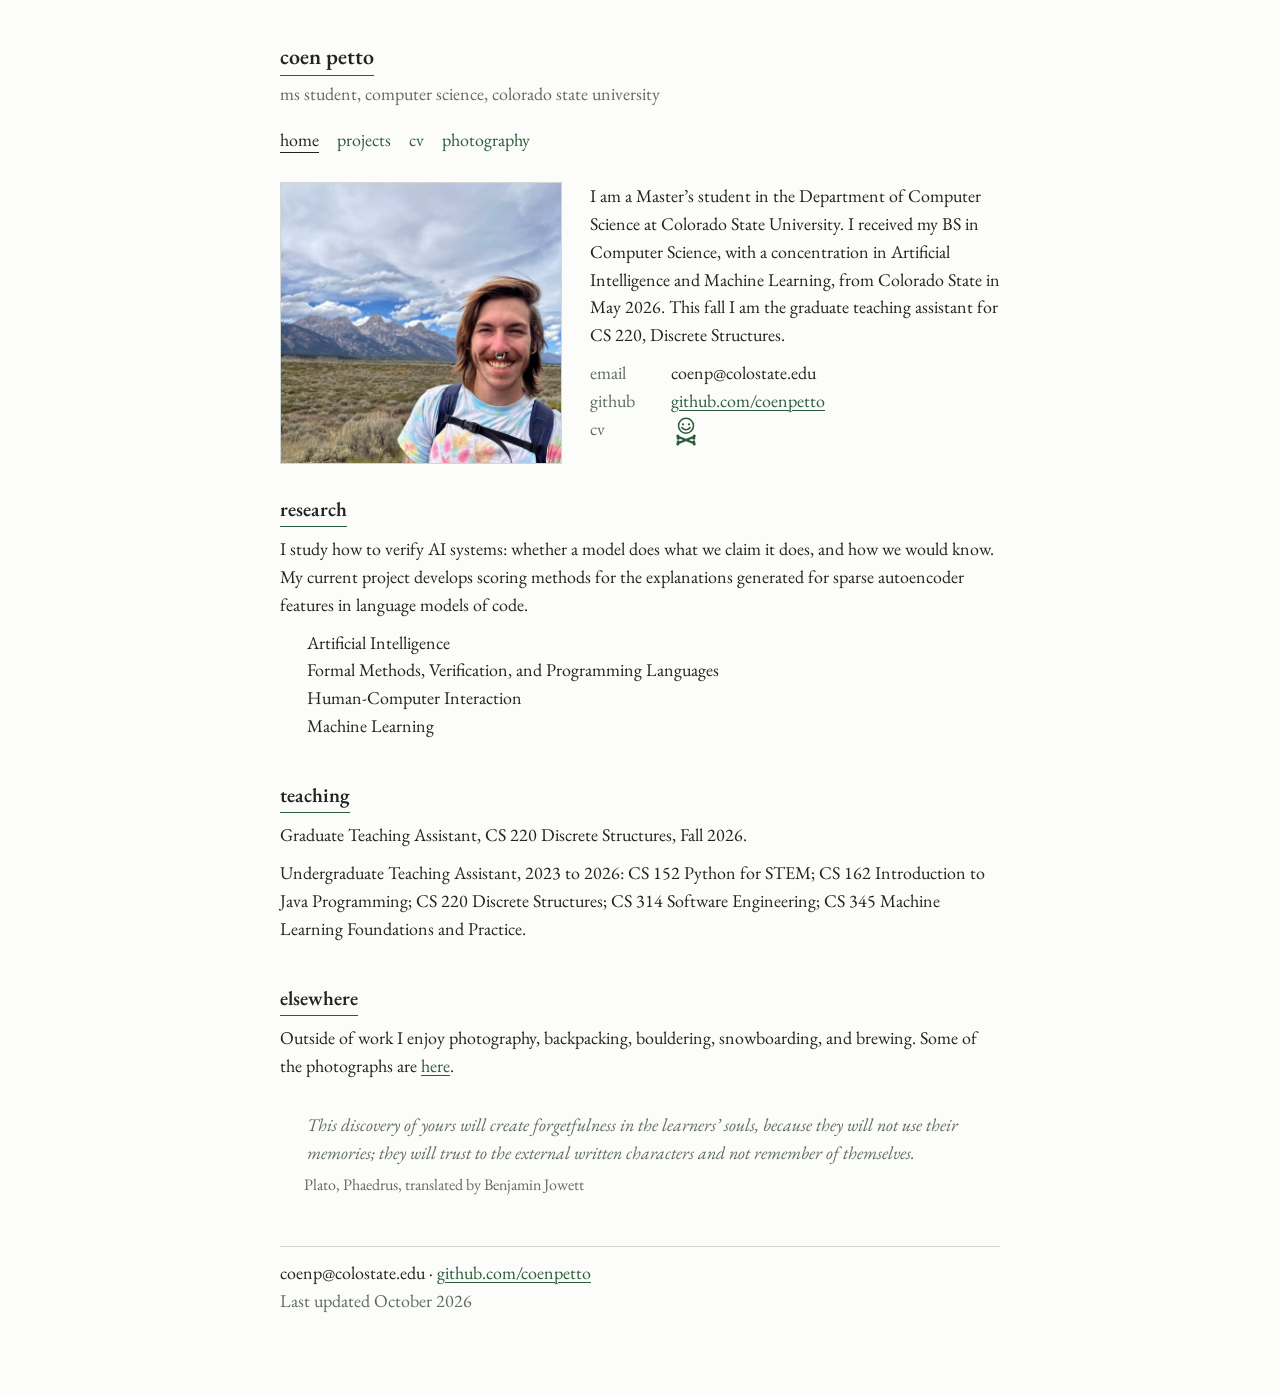
==== index.html @ 954c1a35 "Initial site" ====
<!doctype html>
<html lang="en">
<head>
<meta charset="utf-8">
<meta name="viewport" content="width=device-width, initial-scale=1">
<title>Coen Petto</title>
<meta name="description" content="Coen Petto, MS student, Computer Science, Colorado State University">
<link rel="preconnect" href="https://fonts.googleapis.com"><link rel="preconnect" href="https://fonts.gstatic.com" crossorigin><link rel="stylesheet" href="https://fonts.googleapis.com/css2?family=EB+Garamond:ital,wght@0,400;0,600;1,400;1,600&display=swap">
<link rel="stylesheet" href="style.css">
</head>
<body>
<div class="txt">
<header><h1><a href="index.html">Coen Petto</a></h1><p class="sub">MS student, Computer Science, Colorado State University</p><nav class="nav" aria-label="Site"><a href="index.html" class="active" aria-current="page">Home</a><a href="projects.html">Projects</a><a href="cv.html">CV</a><a href="photography.html">Photography</a></nav></header>
<main>
<div class="intro">
  <img class="headshot" src="img/headshot.jpg" width="600" height="600" alt="Coen Petto in front of the Grand Teton range">
  <div class="t">
    <p>I am a Master’s student in the Department of Computer Science at Colorado State University. I received my BS in Computer Science, with a concentration in Artificial Intelligence and Machine Learning, from Colorado State in May 2026. This fall I am the graduate teaching assistant for CS 220, Discrete Structures.</p>
    <p class="kv"><span>Email</span>coenp@colostate.edu<br><span>GitHub</span><a href="https://github.com/coenpetto">github.com/coenpetto</a><br><span>CV</span><a class="cvface" href="cv.html" aria-label="Curriculum vitae" title="Curriculum vitae"><svg class="smiley" viewBox="0 0 40 40" width="30" height="30" aria-hidden="true" focusable="false"><circle cx="20" cy="13" r="10" fill="none" stroke="currentColor" stroke-width="2"/><circle cx="16" cy="11" r="1.5" fill="currentColor"/><circle cx="24" cy="11" r="1.5" fill="currentColor"/><path d="M14.5 15.5 Q20 21 25.5 15.5" fill="none" stroke="currentColor" stroke-width="2" stroke-linecap="round"/><g stroke="currentColor" stroke-width="3" stroke-linecap="round"><line x1="10" y1="28" x2="30" y2="36"/><line x1="30" y1="28" x2="10" y2="36"/></g><g fill="currentColor"><circle cx="9" cy="26.6" r="2"/><circle cx="9.6" cy="29.8" r="2"/><circle cx="31" cy="26.6" r="2"/><circle cx="30.4" cy="29.8" r="2"/><circle cx="9" cy="37.4" r="2"/><circle cx="9.6" cy="34.2" r="2"/><circle cx="31" cy="37.4" r="2"/><circle cx="30.4" cy="34.2" r="2"/></g></svg></a></p>
  </div>
</div>
<h2>Research</h2>
<p>I study how to verify AI systems: whether a model does what we claim it does, and how we would know. My current project develops scoring methods for the explanations generated for sparse autoencoder features in language models of code.</p>
<ul><li>Artificial Intelligence</li><li>Formal Methods, Verification, and Programming Languages</li><li>Human-Computer Interaction</li><li>Machine Learning</li></ul>
<h2>Teaching</h2>
<p>Graduate Teaching Assistant, CS 220 Discrete Structures, Fall 2026.</p>
<p>Undergraduate Teaching Assistant, 2023 to 2026: CS 152 Python for STEM; CS 162 Introduction to Java Programming; CS 220 Discrete Structures; CS 314 Software Engineering; CS 345 Machine Learning Foundations and Practice.</p>
<h2>Elsewhere</h2>
<p>Outside of work I enjoy photography, backpacking, bouldering, snowboarding, and brewing. Some of the photographs are <a href="photography.html">here</a>.</p>
<figure class="quote"><blockquote><p>This discovery of yours will create forgetfulness in the learners’ souls, because they will not use their memories; they will trust to the external written characters and not remember of themselves.</p></blockquote><figcaption>Plato, Phaedrus, translated by Benjamin Jowett</figcaption></figure>
</main>
<footer>coenp@colostate.edu &middot; <a href="https://github.com/coenpetto">github.com/coenpetto</a><br><span class="muted">Last updated October 2026</span></footer>
</div>
</body>
</html>
---- style.css ----
/* Coen Petto. Typewriter treatment set in Garamond: lowercase headings, underlines carry the structure, no symbols. Light only, forest green accent. */
:root{--bg:#fcfcfa;--fg:#1f2420;--muted:#5f6b62;--green:#2a5c3b;--green-dark:#1b4229;--rule:#cfd8d1;color-scheme:light}
html{background:var(--bg)}
[hidden]{display:none!important}
body{background:var(--bg);color:var(--fg);font:18px/1.55 "EB Garamond",Garamond,"Times New Roman",serif;margin:0;padding-block:40px 80px;padding-inline:20px}
.txt{max-width:720px;margin:0 auto}
a{color:var(--green);text-decoration:underline;text-decoration-thickness:1px;text-underline-offset:3px}
a:hover{color:var(--green-dark)}
a:focus-visible{outline:2px solid var(--green);outline-offset:2px}
h1{font-size:22px;font-weight:600;margin:0;display:inline-block;padding-bottom:1px;border-bottom:1px solid var(--green);text-transform:lowercase}
h1 a{color:var(--fg);text-decoration:none}
.sub{color:var(--muted);margin:4px 0 0;text-transform:lowercase}
.nav{margin:18px 0 28px;text-transform:lowercase}
.nav a{text-decoration:none;margin-right:18px;padding-bottom:1px}
.nav a.active{color:var(--fg);border-bottom:1px solid var(--fg)}
h2{font-size:20px;font-weight:600;margin:30px 0 8px;display:inline-block;padding-bottom:1px;border-bottom:1px solid var(--green);text-transform:lowercase}
p{margin:0 0 10px}
ul{list-style:none;padding:0 0 0 1.5em;margin:0 0 10px}
.muted{color:var(--muted)}
.lbl{color:var(--muted);font-style:italic}
.intro{display:flex;gap:28px;align-items:flex-start;flex-wrap:wrap}
.intro .headshot{width:280px;height:280px;object-fit:cover;border:1px solid var(--rule);flex:0 0 280px;display:block}
.intro .t{flex:1 1 300px;min-width:0}
.kv span{display:inline-block;min-width:4.5em;color:var(--muted);text-transform:lowercase}
.kv .cvface{display:inline-block;vertical-align:middle;line-height:0;text-decoration:none}
.kv .cvface:hover{color:var(--green-dark)}
.smiley{display:block}
.quote{margin:32px 0 0;color:var(--muted)}
.quote blockquote{margin:0;font-style:italic;padding-left:1.5em}
.quote p{margin:0}
.quote figcaption{margin-top:6px;padding-left:1.5em;font-size:16px}
/* projects */
.proj{margin:0 0 12px;padding-left:1.5em}
.proj .t{font-weight:600;margin:0}
.proj .m{color:var(--muted);margin:0;font-size:16px}
.proj .repo{font-weight:400;font-size:16px;margin-left:.4em}
/* cv */
.rows{border-collapse:collapse;width:100%;margin:0 0 10px}
.rows td{vertical-align:top;padding:4px 0}
.rows td.y{white-space:nowrap;color:var(--muted);padding-right:1.2em;width:1%;font-variant-numeric:tabular-nums}
/* photography: every image at column width, no expanding */
.gallery{display:flex;flex-direction:column;gap:22px;margin:12px 0 8px}
.gallery img{width:100%;height:auto;display:block;border:1px solid var(--rule)}
footer{margin-top:48px;padding-top:12px;border-top:1px solid var(--rule)}
@media (max-width:520px){body{padding-block:24px 60px;font-size:17px}.intro .headshot{width:100%;max-width:280px;height:auto;aspect-ratio:1;flex-basis:auto}}
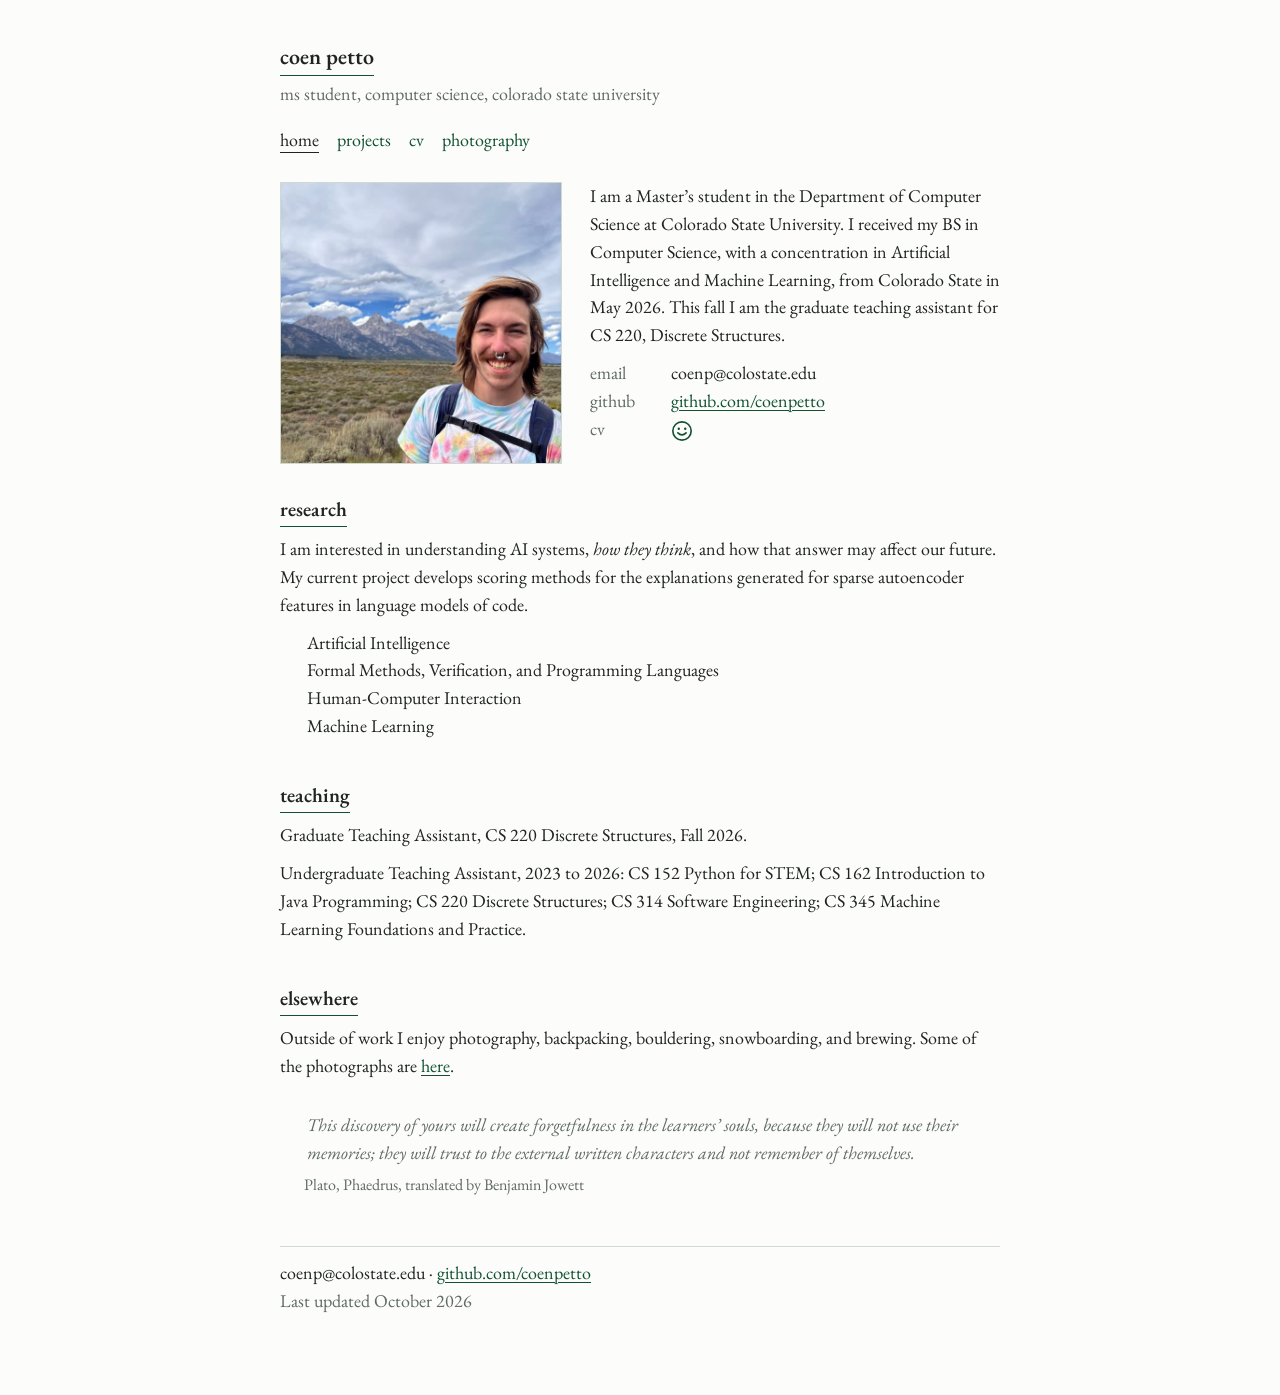
==== commit 127e65b6: "Tagline, plain smiley, green 0F5132" ====
--- a/index.html
+++ b/index.html
@@ -16,11 +16,11 @@
   <img class="headshot" src="img/headshot.jpg" width="600" height="600" alt="Coen Petto in front of the Grand Teton range">
   <div class="t">
     <p>I am a Master’s student in the Department of Computer Science at Colorado State University. I received my BS in Computer Science, with a concentration in Artificial Intelligence and Machine Learning, from Colorado State in May 2026. This fall I am the graduate teaching assistant for CS 220, Discrete Structures.</p>
-    <p class="kv"><span>Email</span>coenp@colostate.edu<br><span>GitHub</span><a href="https://github.com/coenpetto">github.com/coenpetto</a><br><span>CV</span><a class="cvface" href="cv.html" aria-label="Curriculum vitae" title="Curriculum vitae"><svg class="smiley" viewBox="0 0 40 40" width="30" height="30" aria-hidden="true" focusable="false"><circle cx="20" cy="13" r="10" fill="none" stroke="currentColor" stroke-width="2"/><circle cx="16" cy="11" r="1.5" fill="currentColor"/><circle cx="24" cy="11" r="1.5" fill="currentColor"/><path d="M14.5 15.5 Q20 21 25.5 15.5" fill="none" stroke="currentColor" stroke-width="2" stroke-linecap="round"/><g stroke="currentColor" stroke-width="3" stroke-linecap="round"><line x1="10" y1="28" x2="30" y2="36"/><line x1="30" y1="28" x2="10" y2="36"/></g><g fill="currentColor"><circle cx="9" cy="26.6" r="2"/><circle cx="9.6" cy="29.8" r="2"/><circle cx="31" cy="26.6" r="2"/><circle cx="30.4" cy="29.8" r="2"/><circle cx="9" cy="37.4" r="2"/><circle cx="9.6" cy="34.2" r="2"/><circle cx="31" cy="37.4" r="2"/><circle cx="30.4" cy="34.2" r="2"/></g></svg></a></p>
+    <p class="kv"><span>Email</span>coenp@colostate.edu<br><span>GitHub</span><a href="https://github.com/coenpetto">github.com/coenpetto</a><br><span>CV</span><a class="cvface" href="cv.html" aria-label="Curriculum vitae" title="Curriculum vitae"><svg class="smiley" viewBox="0 0 24 24" width="22" height="22" aria-hidden="true" focusable="false"><circle cx="12" cy="12" r="10" fill="none" stroke="currentColor" stroke-width="1.8"/><circle cx="8.5" cy="9.5" r="1.3" fill="currentColor"/><circle cx="15.5" cy="9.5" r="1.3" fill="currentColor"/><path d="M7.5 14 Q12 18.5 16.5 14" fill="none" stroke="currentColor" stroke-width="1.8" stroke-linecap="round"/></svg></a></p>
   </div>
 </div>
 <h2>Research</h2>
-<p>I study how to verify AI systems: whether a model does what we claim it does, and how we would know. My current project develops scoring methods for the explanations generated for sparse autoencoder features in language models of code.</p>
+<p>I am interested in understanding AI systems, <em>how they think</em>, and how that answer may affect our future. My current project develops scoring methods for the explanations generated for sparse autoencoder features in language models of code.</p>
 <ul><li>Artificial Intelligence</li><li>Formal Methods, Verification, and Programming Languages</li><li>Human-Computer Interaction</li><li>Machine Learning</li></ul>
 <h2>Teaching</h2>
 <p>Graduate Teaching Assistant, CS 220 Discrete Structures, Fall 2026.</p>
--- a/style.css
+++ b/style.css
@@ -1,5 +1,5 @@
 /* Coen Petto. Typewriter treatment set in Garamond: lowercase headings, underlines carry the structure, no symbols. Light only, forest green accent. */
-:root{--bg:#fcfcfa;--fg:#1f2420;--muted:#5f6b62;--green:#2a5c3b;--green-dark:#1b4229;--rule:#cfd8d1;color-scheme:light}
+:root{--bg:#fcfcfa;--fg:#1f2420;--muted:#5f6b62;--green:#0F5132;--green-dark:#0a3a24;--rule:#cfd8d1;color-scheme:light}
 html{background:var(--bg)}
 [hidden]{display:none!important}
 body{background:var(--bg);color:var(--fg);font:18px/1.55 "EB Garamond",Garamond,"Times New Roman",serif;margin:0;padding-block:40px 80px;padding-inline:20px}
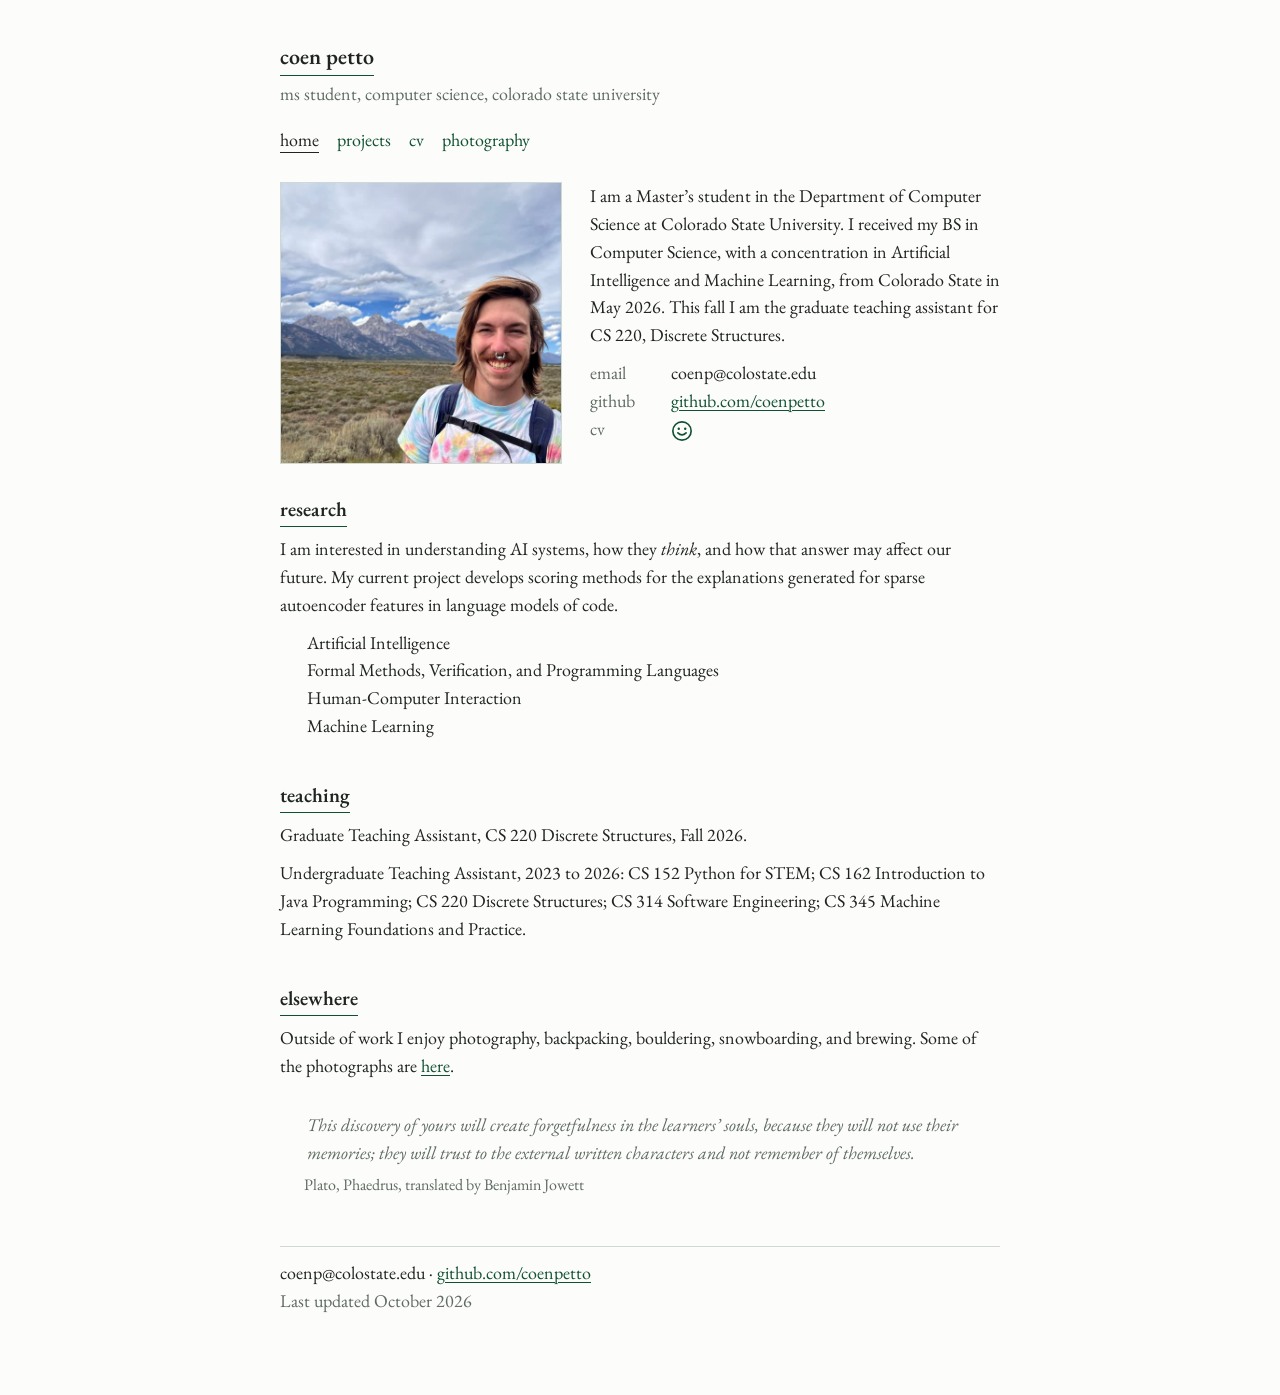
==== commit 0571400f: "Italicize only think" ====
--- a/index.html
+++ b/index.html
@@ -20,7 +20,7 @@
   </div>
 </div>
 <h2>Research</h2>
-<p>I am interested in understanding AI systems, <em>how they think</em>, and how that answer may affect our future. My current project develops scoring methods for the explanations generated for sparse autoencoder features in language models of code.</p>
+<p>I am interested in understanding AI systems, how they <em>think</em>, and how that answer may affect our future. My current project develops scoring methods for the explanations generated for sparse autoencoder features in language models of code.</p>
 <ul><li>Artificial Intelligence</li><li>Formal Methods, Verification, and Programming Languages</li><li>Human-Computer Interaction</li><li>Machine Learning</li></ul>
 <h2>Teaching</h2>
 <p>Graduate Teaching Assistant, CS 220 Discrete Structures, Fall 2026.</p>
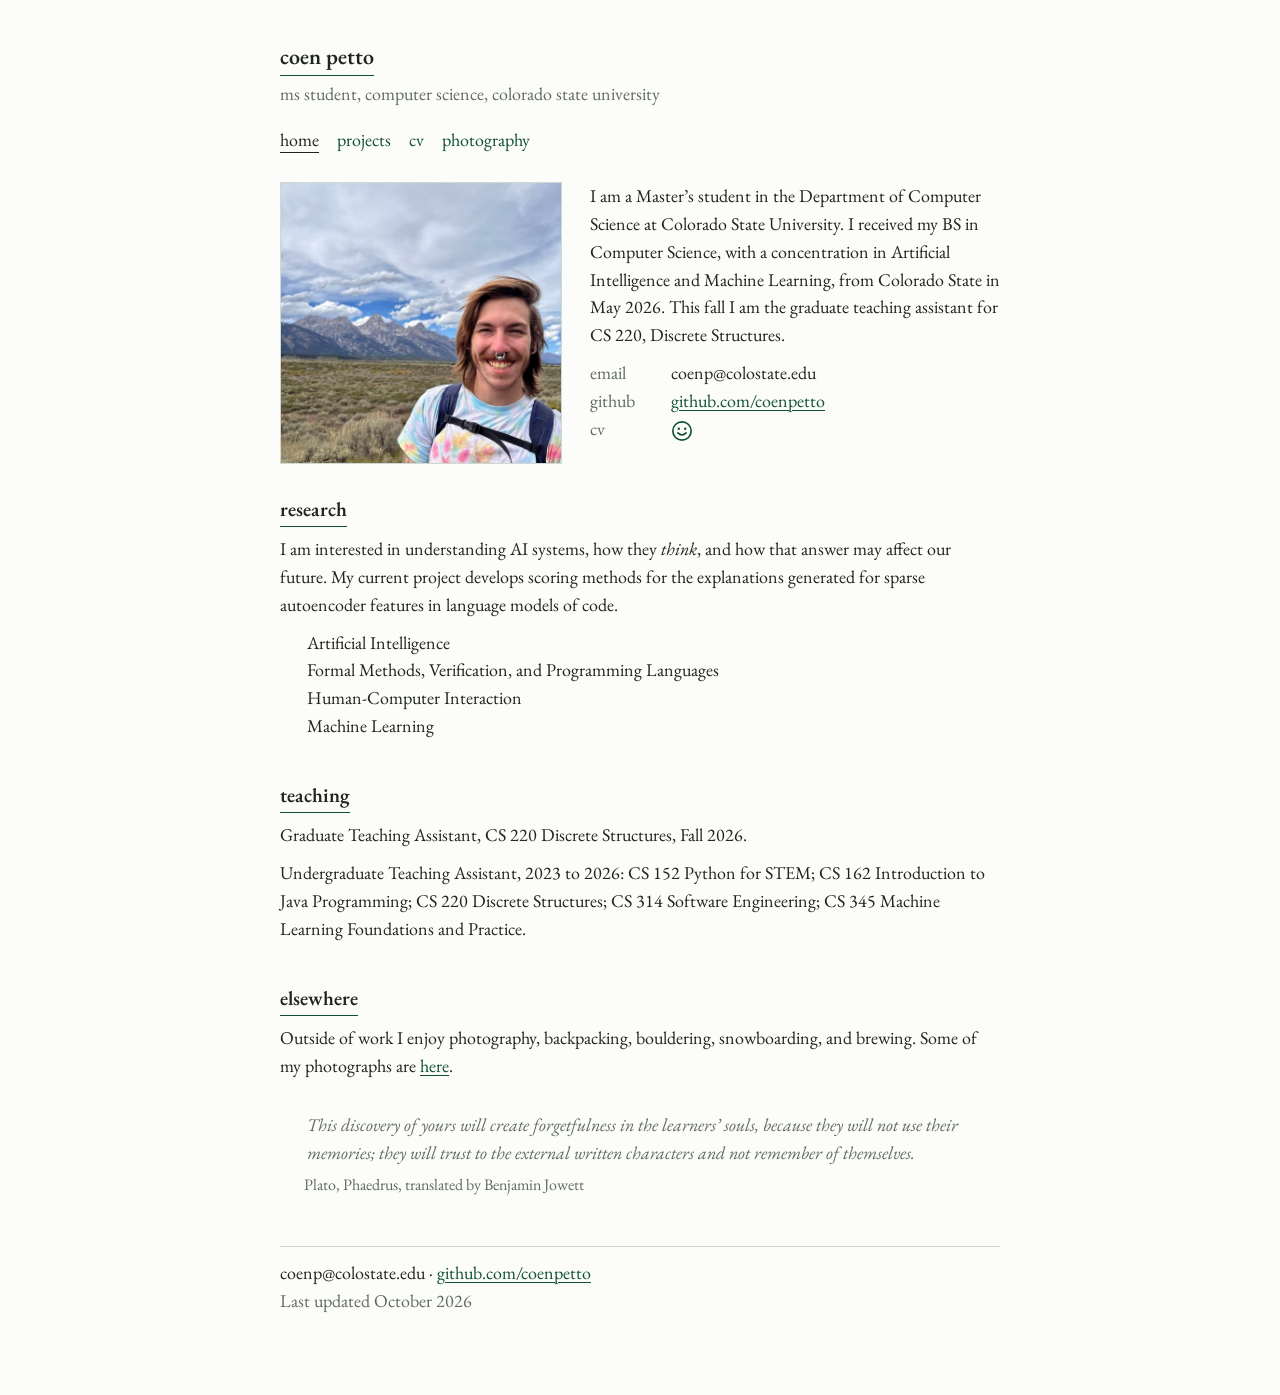
==== commit 52f0f8a6: "Wording: some of my photographs" ====
--- a/index.html
+++ b/index.html
@@ -26,7 +26,7 @@
 <p>Graduate Teaching Assistant, CS 220 Discrete Structures, Fall 2026.</p>
 <p>Undergraduate Teaching Assistant, 2023 to 2026: CS 152 Python for STEM; CS 162 Introduction to Java Programming; CS 220 Discrete Structures; CS 314 Software Engineering; CS 345 Machine Learning Foundations and Practice.</p>
 <h2>Elsewhere</h2>
-<p>Outside of work I enjoy photography, backpacking, bouldering, snowboarding, and brewing. Some of the photographs are <a href="photography.html">here</a>.</p>
+<p>Outside of work I enjoy photography, backpacking, bouldering, snowboarding, and brewing. Some of my photographs are <a href="photography.html">here</a>.</p>
 <figure class="quote"><blockquote><p>This discovery of yours will create forgetfulness in the learners’ souls, because they will not use their memories; they will trust to the external written characters and not remember of themselves.</p></blockquote><figcaption>Plato, Phaedrus, translated by Benjamin Jowett</figcaption></figure>
 </main>
 <footer>coenp@colostate.edu &middot; <a href="https://github.com/coenpetto">github.com/coenpetto</a><br><span class="muted">Last updated October 2026</span></footer>
--- a/style.css
+++ b/style.css
@@ -17,7 +17,7 @@
 p{margin:0 0 10px}
 ul{list-style:none;padding:0 0 0 1.5em;margin:0 0 10px}
 .muted{color:var(--muted)}
-.lbl{color:var(--muted);font-style:italic}
+.lbl{color:var(--muted);text-transform:lowercase;margin-right:.4em}
 .intro{display:flex;gap:28px;align-items:flex-start;flex-wrap:wrap}
 .intro .headshot{width:280px;height:280px;object-fit:cover;border:1px solid var(--rule);flex:0 0 280px;display:block}
 .intro .t{flex:1 1 300px;min-width:0}
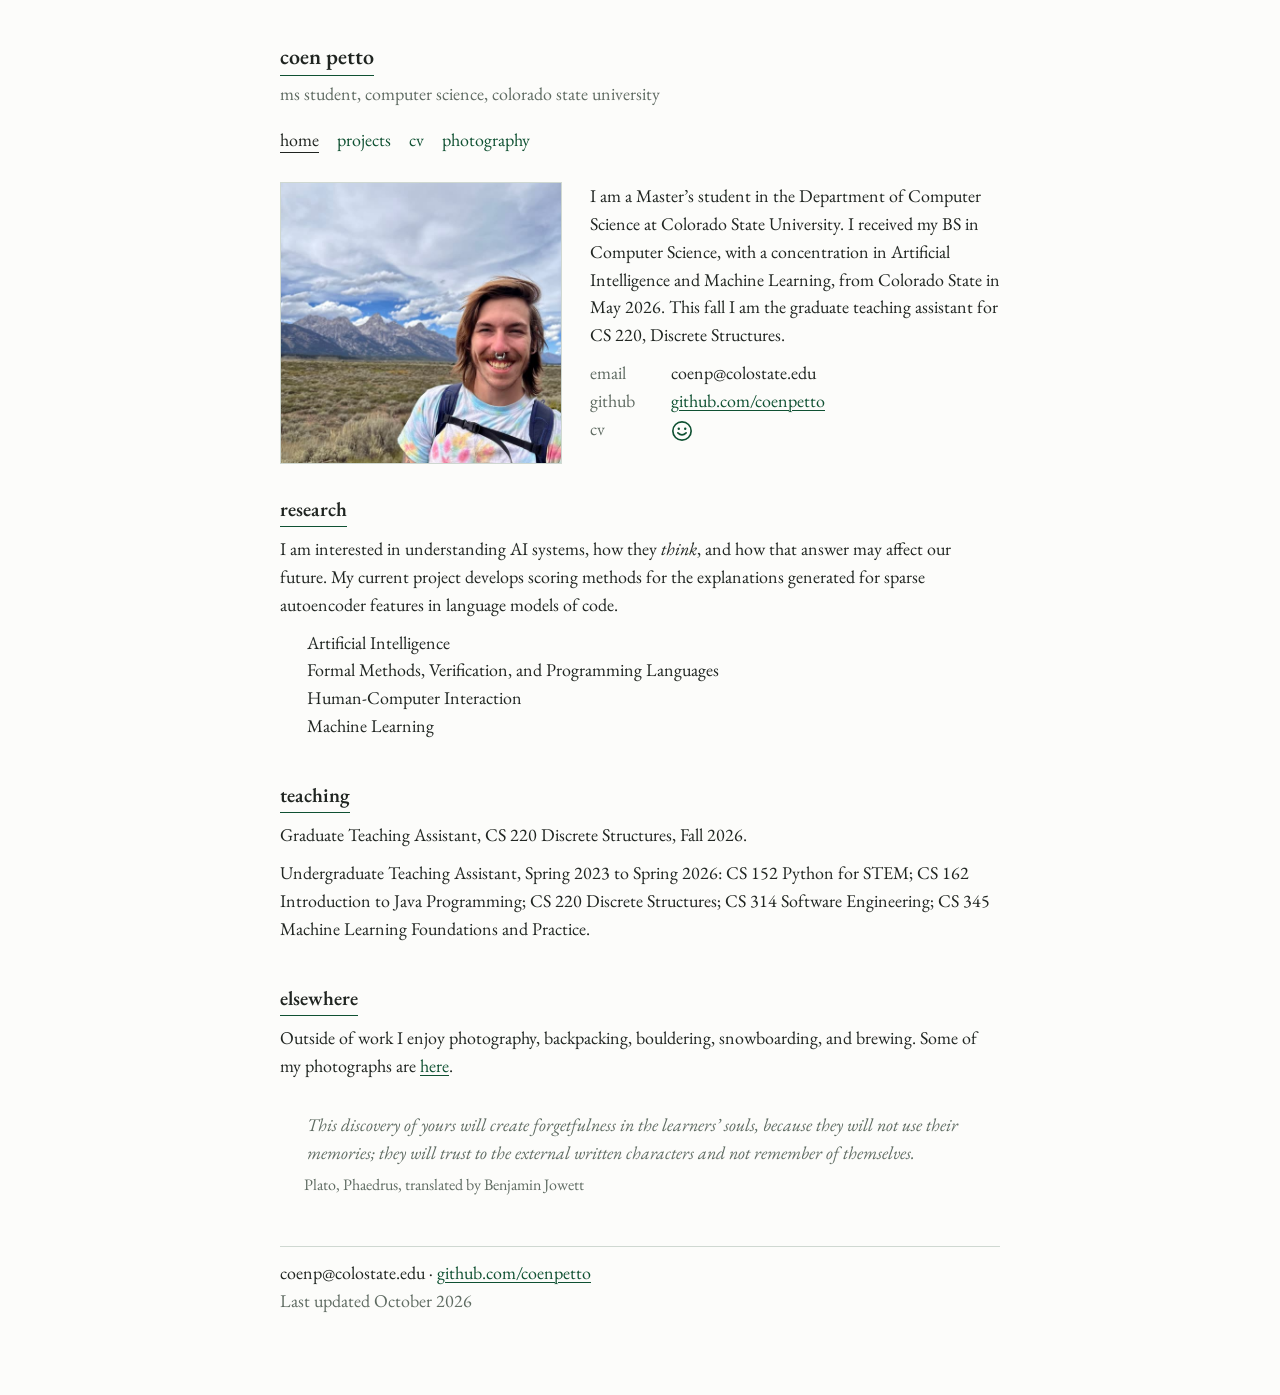
==== commit 3618ee20: "Semester span on home teaching line" ====
--- a/index.html
+++ b/index.html
@@ -24,7 +24,7 @@
 <ul><li>Artificial Intelligence</li><li>Formal Methods, Verification, and Programming Languages</li><li>Human-Computer Interaction</li><li>Machine Learning</li></ul>
 <h2>Teaching</h2>
 <p>Graduate Teaching Assistant, CS 220 Discrete Structures, Fall 2026.</p>
-<p>Undergraduate Teaching Assistant, 2023 to 2026: CS 152 Python for STEM; CS 162 Introduction to Java Programming; CS 220 Discrete Structures; CS 314 Software Engineering; CS 345 Machine Learning Foundations and Practice.</p>
+<p>Undergraduate Teaching Assistant, Spring 2023 to Spring 2026: CS 152 Python for STEM; CS 162 Introduction to Java Programming; CS 220 Discrete Structures; CS 314 Software Engineering; CS 345 Machine Learning Foundations and Practice.</p>
 <h2>Elsewhere</h2>
 <p>Outside of work I enjoy photography, backpacking, bouldering, snowboarding, and brewing. Some of my photographs are <a href="photography.html">here</a>.</p>
 <figure class="quote"><blockquote><p>This discovery of yours will create forgetfulness in the learners’ souls, because they will not use their memories; they will trust to the external written characters and not remember of themselves.</p></blockquote><figcaption>Plato, Phaedrus, translated by Benjamin Jowett</figcaption></figure>
